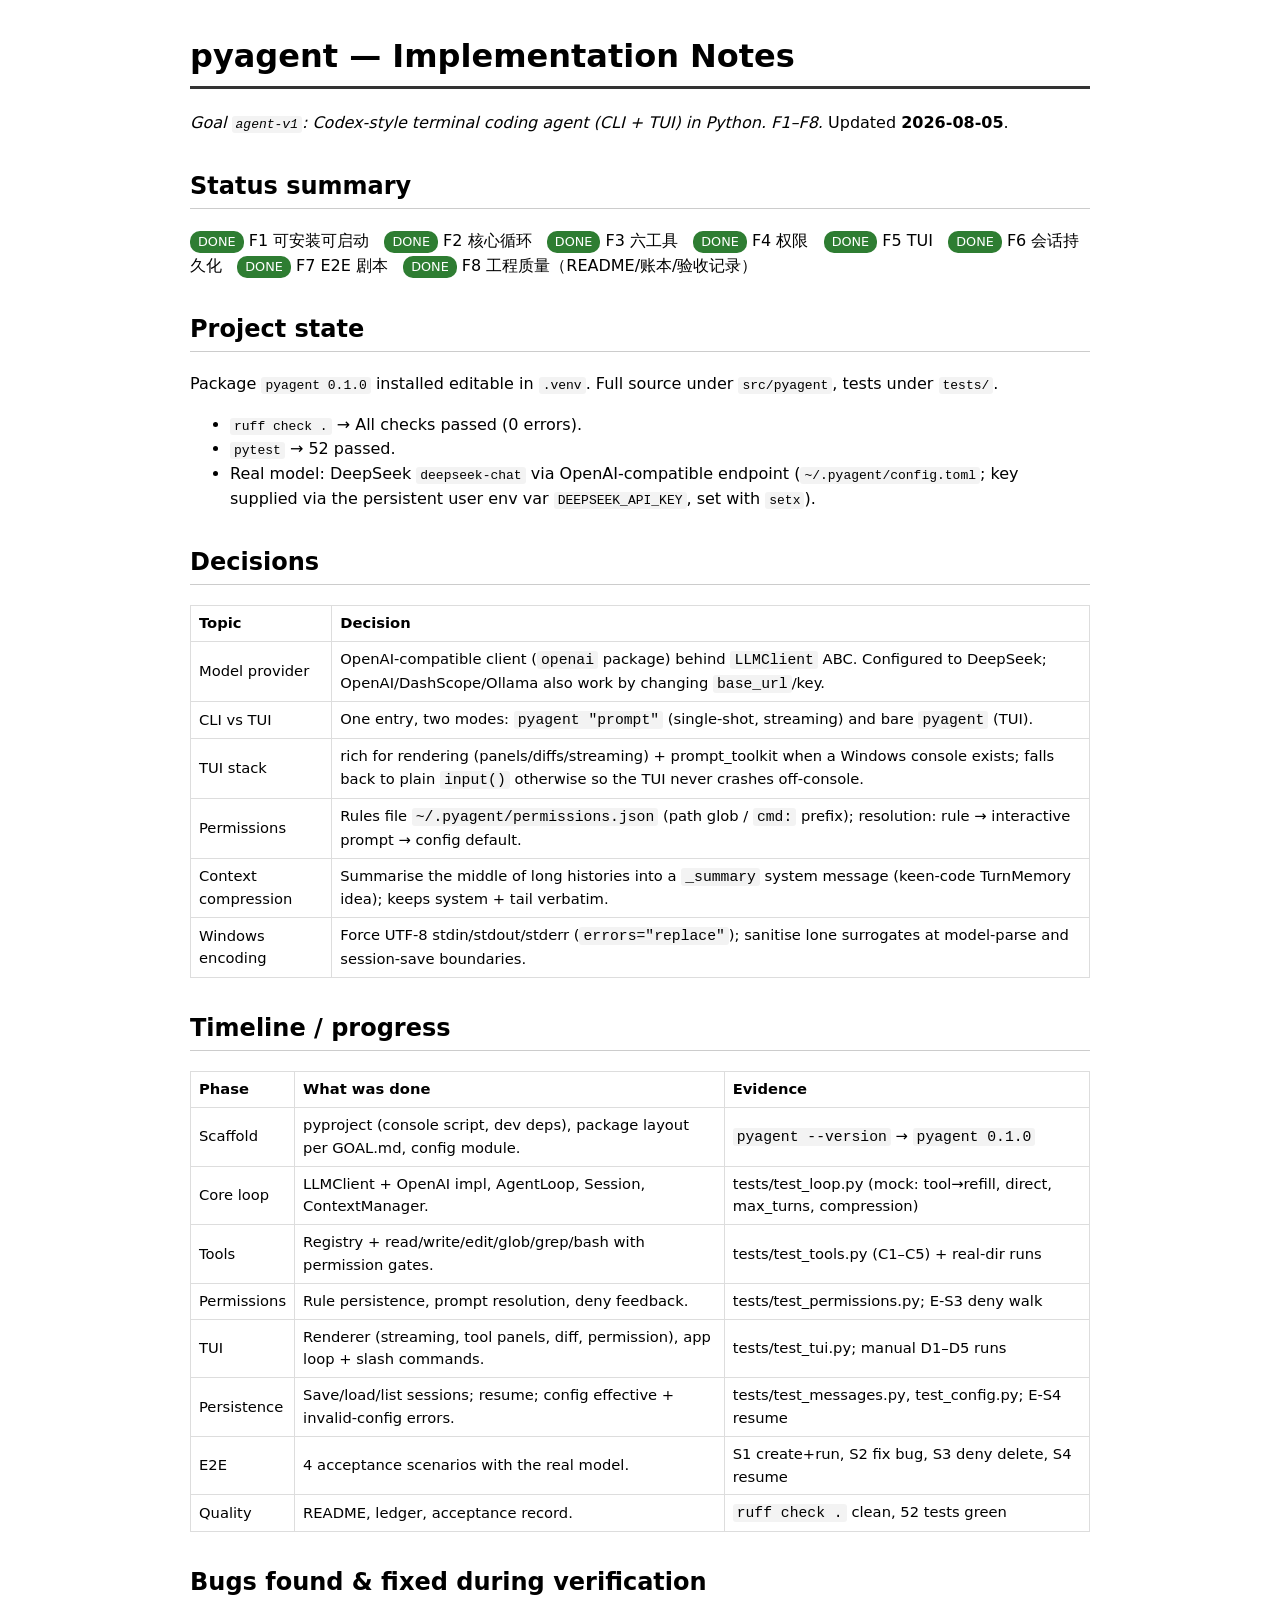
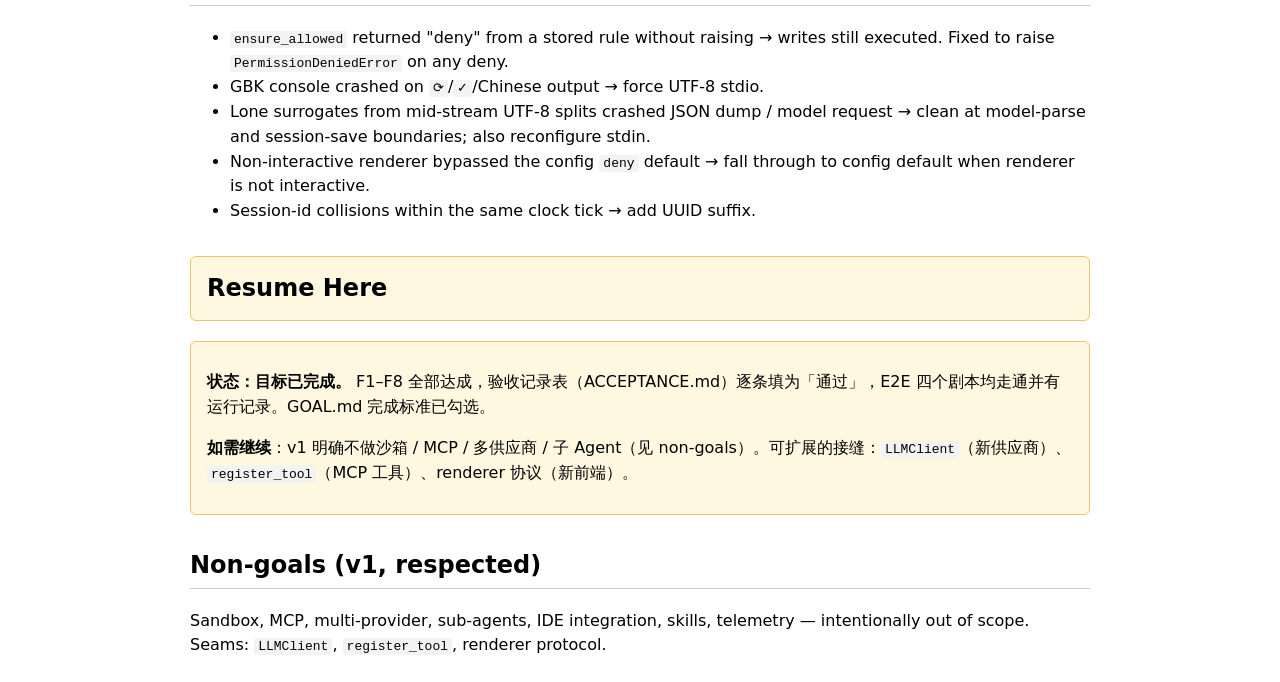
==== implementation-notes.html @ 01e7cfff "Initial commit: pyagent v1 — Codex-style terminal coding agent CLI + TUI coding agent with a real mo" ====
<!DOCTYPE html>
<html lang="zh">
<head>
<meta charset="utf-8">
<title>pyagent — Implementation Notes (Agent Ledger)</title>
<style>
  body { font-family: system-ui, sans-serif; max-width: 900px; margin: 2rem auto; padding: 0 1rem; line-height: 1.55; }
  h1 { border-bottom: 3px solid #333; padding-bottom: .3rem; }
  h2 { margin-top: 2rem; border-bottom: 1px solid #ccc; padding-bottom: .2rem; }
  .status { display: inline-block; padding: 1px 8px; border-radius: 10px; font-size: .8rem; color: #fff; }
  .done { background: #2e7d32; } .doing { background: #e65100; } .blocked { background: #b71c1c; }
  table { border-collapse: collapse; width: 100%; } th, td { border: 1px solid #ddd; padding: 6px 8px; text-align: left; font-size: .92rem; }
  code { background: #f3f3f3; padding: 1px 4px; border-radius: 3px; }
  .resume { background: #fff8e1; border: 1px solid #f0c36d; padding: .8rem 1rem; border-radius: 6px; }
</style>
</head>
<body>

<h1>pyagent — Implementation Notes</h1>
<p><em>Goal <code>agent-v1</code>: Codex-style terminal coding agent (CLI + TUI) in Python. F1–F8.</em> Updated <strong>2026-08-05</strong>.</p>

<h2>Status summary</h2>
<p>
  <span class="status done">DONE</span> F1 可安装可启动 &nbsp;
  <span class="status done">DONE</span> F2 核心循环 &nbsp;
  <span class="status done">DONE</span> F3 六工具 &nbsp;
  <span class="status done">DONE</span> F4 权限 &nbsp;
  <span class="status done">DONE</span> F5 TUI &nbsp;
  <span class="status done">DONE</span> F6 会话持久化 &nbsp;
  <span class="status done">DONE</span> F7 E2E 剧本 &nbsp;
  <span class="status done">DONE</span> F8 工程质量（README/账本/验收记录）
</p>

<h2>Project state</h2>
<p>Package <code>pyagent 0.1.0</code> installed editable in <code>.venv</code>. Full source under <code>src/pyagent</code>, tests under <code>tests/</code>.</p>
<ul>
  <li><code>ruff check .</code> → All checks passed (0 errors).</li>
  <li><code>pytest</code> → 52 passed.</li>
  <li>Real model: DeepSeek <code>deepseek-chat</code> via OpenAI-compatible endpoint (<code>~/.pyagent/config.toml</code>; key supplied via the persistent user env var <code>DEEPSEEK_API_KEY</code>, set with <code>setx</code>).</li>
</ul>

<h2>Decisions</h2>
<table>
  <tr><th>Topic</th><th>Decision</th></tr>
  <tr><td>Model provider</td><td>OpenAI-compatible client (<code>openai</code> package) behind <code>LLMClient</code> ABC. Configured to DeepSeek; OpenAI/DashScope/Ollama also work by changing <code>base_url</code>/key.</td></tr>
  <tr><td>CLI vs TUI</td><td>One entry, two modes: <code>pyagent "prompt"</code> (single-shot, streaming) and bare <code>pyagent</code> (TUI).</td></tr>
  <tr><td>TUI stack</td><td>rich for rendering (panels/diffs/streaming) + prompt_toolkit when a Windows console exists; falls back to plain <code>input()</code> otherwise so the TUI never crashes off-console.</td></tr>
  <tr><td>Permissions</td><td>Rules file <code>~/.pyagent/permissions.json</code> (path glob / <code>cmd:</code> prefix); resolution: rule → interactive prompt → config default.</td></tr>
  <tr><td>Context compression</td><td>Summarise the middle of long histories into a <code>_summary</code> system message (keen-code TurnMemory idea); keeps system + tail verbatim.</td></tr>
  <tr><td>Windows encoding</td><td>Force UTF-8 stdin/stdout/stderr (<code>errors="replace"</code>); sanitise lone surrogates at model-parse and session-save boundaries.</td></tr>
</table>

<h2>Timeline / progress</h2>
<table>
  <tr><th>Phase</th><th>What was done</th><th>Evidence</th></tr>
  <tr><td>Scaffold</td><td>pyproject (console script, dev deps), package layout per GOAL.md, config module.</td><td><code>pyagent --version</code> → <code>pyagent 0.1.0</code></td></tr>
  <tr><td>Core loop</td><td>LLMClient + OpenAI impl, AgentLoop, Session, ContextManager.</td><td>tests/test_loop.py (mock: tool→refill, direct, max_turns, compression)</td></tr>
  <tr><td>Tools</td><td>Registry + read/write/edit/glob/grep/bash with permission gates.</td><td>tests/test_tools.py (C1–C5) + real-dir runs</td></tr>
  <tr><td>Permissions</td><td>Rule persistence, prompt resolution, deny feedback.</td><td>tests/test_permissions.py; E-S3 deny walk</td></tr>
  <tr><td>TUI</td><td>Renderer (streaming, tool panels, diff, permission), app loop + slash commands.</td><td>tests/test_tui.py; manual D1–D5 runs</td></tr>
  <tr><td>Persistence</td><td>Save/load/list sessions; resume; config effective + invalid-config errors.</td><td>tests/test_messages.py, test_config.py; E-S4 resume</td></tr>
  <tr><td>E2E</td><td>4 acceptance scenarios with the real model.</td><td>S1 create+run, S2 fix bug, S3 deny delete, S4 resume</td></tr>
  <tr><td>Quality</td><td>README, ledger, acceptance record.</td><td><code>ruff check .</code> clean, 52 tests green</td></tr>
</table>

<h2>Bugs found &amp; fixed during verification</h2>
<ul>
  <li><code>ensure_allowed</code> returned "deny" from a stored rule without raising → writes still executed. Fixed to raise <code>PermissionDeniedError</code> on any deny.</li>
  <li>GBK console crashed on <code>⟳</code>/<code>✓</code>/Chinese output → force UTF-8 stdio.</li>
  <li>Lone surrogates from mid-stream UTF-8 splits crashed JSON dump / model request → clean at model-parse and session-save boundaries; also reconfigure stdin.</li>
  <li>Non-interactive renderer bypassed the config <code>deny</code> default → fall through to config default when renderer is not interactive.</li>
  <li>Session-id collisions within the same clock tick → add UUID suffix.</li>
</ul>

<h2 class="resume">Resume Here</h2>
<div class="resume">
  <p><strong>状态：目标已完成。</strong> F1–F8 全部达成，验收记录表（ACCEPTANCE.md）逐条填为「通过」，E2E 四个剧本均走通并有运行记录。GOAL.md 完成标准已勾选。</p>
  <p><strong>如需继续</strong>：v1 明确不做沙箱 / MCP / 多供应商 / 子 Agent（见 non-goals）。可扩展的接缝：<code>LLMClient</code>（新供应商）、<code>register_tool</code>（MCP 工具）、renderer 协议（新前端）。</p>
</div>

<h2>Non-goals (v1, respected)</h2>
<p>Sandbox, MCP, multi-provider, sub-agents, IDE integration, skills, telemetry — intentionally out of scope. Seams: <code>LLMClient</code>, <code>register_tool</code>, renderer protocol.</p>

</body>
</html>
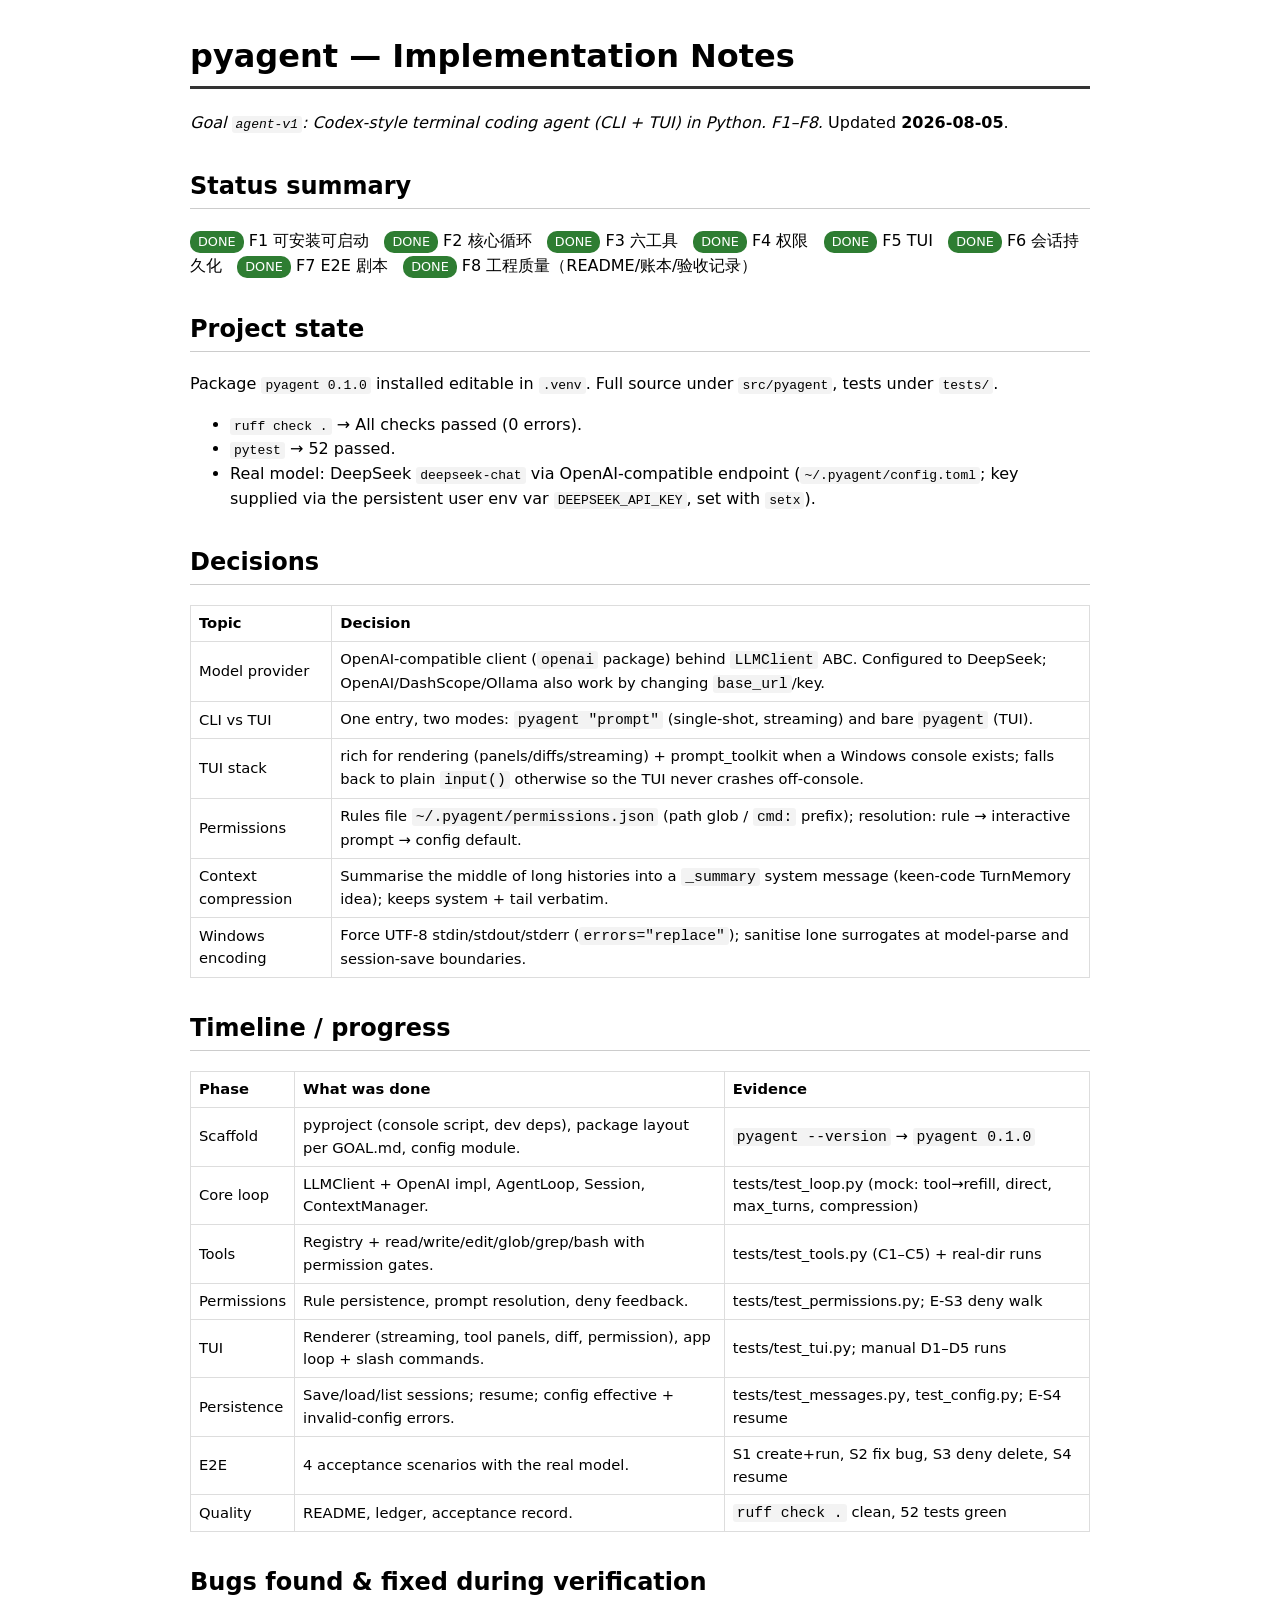
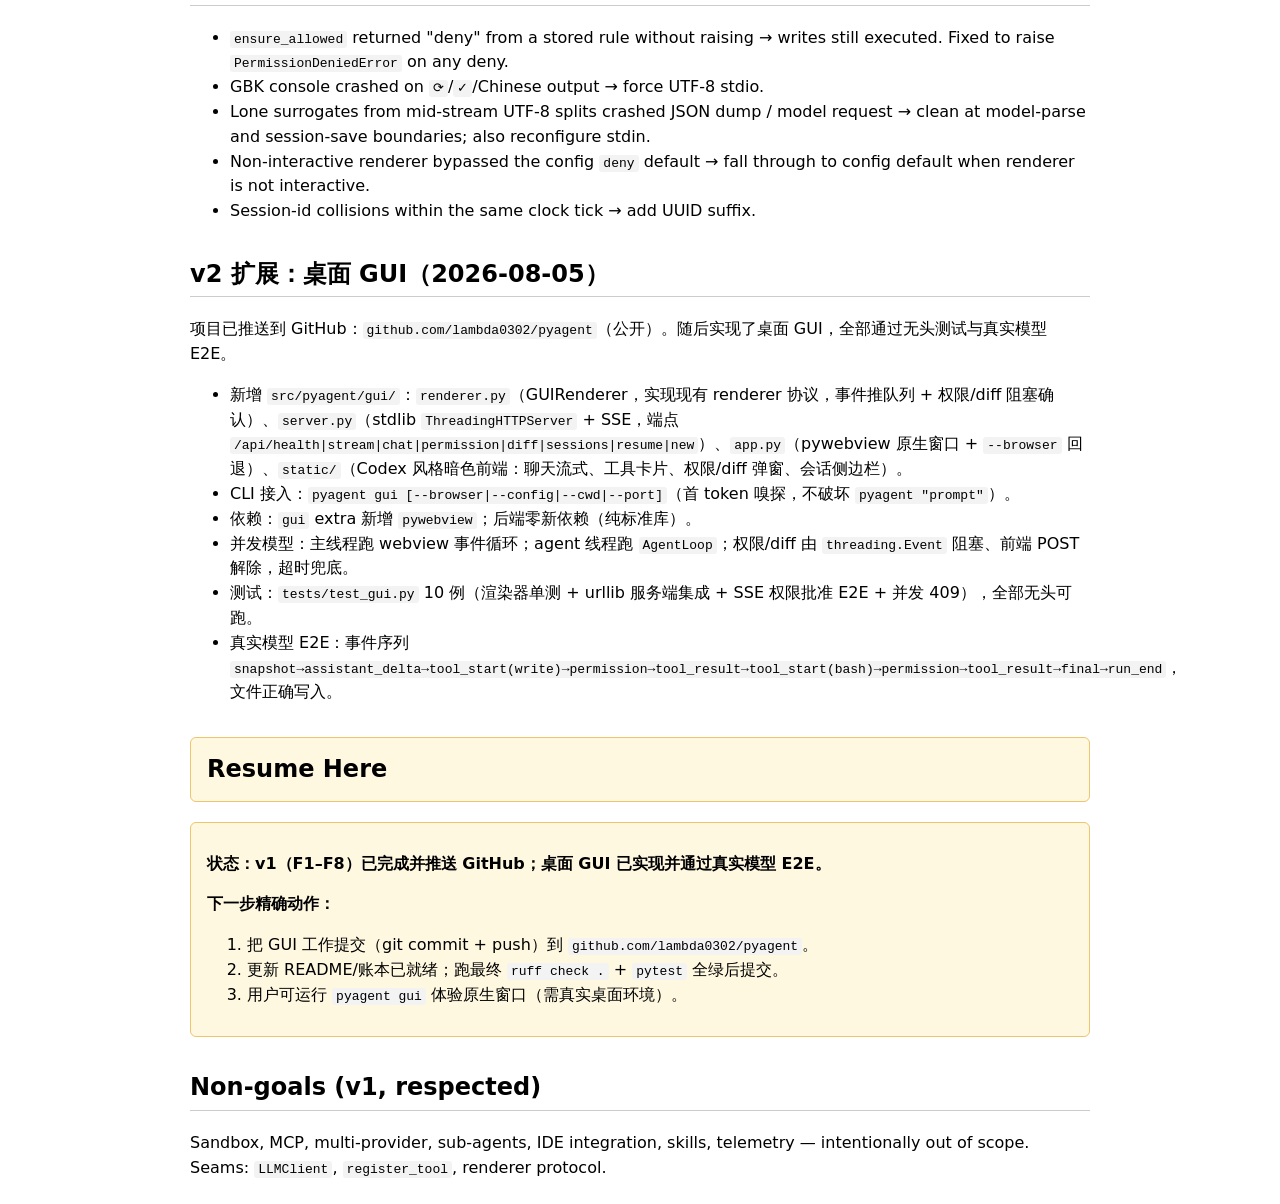
==== commit b8a5d804: "Add desktop GUI (pywebview + stdlib SSE + Codex-style frontend) New pyagent gui command, reusing the" ====
--- a/implementation-notes.html
+++ b/implementation-notes.html
@@ -72,10 +72,26 @@
   <li>Session-id collisions within the same clock tick → add UUID suffix.</li>
 </ul>
 
+<h2>v2 扩展：桌面 GUI（2026-08-05）</h2>
+<p>项目已推送到 GitHub：<code>github.com/lambda0302/pyagent</code>（公开）。随后实现了桌面 GUI，全部通过无头测试与真实模型 E2E。</p>
+<ul>
+  <li>新增 <code>src/pyagent/gui/</code>：<code>renderer.py</code>（GUIRenderer，实现现有 renderer 协议，事件推队列 + 权限/diff 阻塞确认）、<code>server.py</code>（stdlib <code>ThreadingHTTPServer</code> + SSE，端点 <code>/api/health|stream|chat|permission|diff|sessions|resume|new</code>）、<code>app.py</code>（pywebview 原生窗口 + <code>--browser</code> 回退）、<code>static/</code>（Codex 风格暗色前端：聊天流式、工具卡片、权限/diff 弹窗、会话侧边栏）。</li>
+  <li>CLI 接入：<code>pyagent gui [--browser|--config|--cwd|--port]</code>（首 token 嗅探，不破坏 <code>pyagent "prompt"</code>）。</li>
+  <li>依赖：<code>gui</code> extra 新增 <code>pywebview</code>；后端零新依赖（纯标准库）。</li>
+  <li>并发模型：主线程跑 webview 事件循环；agent 线程跑 <code>AgentLoop</code>；权限/diff 由 <code>threading.Event</code> 阻塞、前端 POST 解除，超时兜底。</li>
+  <li>测试：<code>tests/test_gui.py</code> 10 例（渲染器单测 + urllib 服务端集成 + SSE 权限批准 E2E + 并发 409），全部无头可跑。</li>
+  <li>真实模型 E2E：事件序列 <code>snapshot→assistant_delta→tool_start(write)→permission→tool_result→tool_start(bash)→permission→tool_result→final→run_end</code>，文件正确写入。</li>
+</ul>
+
 <h2 class="resume">Resume Here</h2>
 <div class="resume">
-  <p><strong>状态：目标已完成。</strong> F1–F8 全部达成，验收记录表（ACCEPTANCE.md）逐条填为「通过」，E2E 四个剧本均走通并有运行记录。GOAL.md 完成标准已勾选。</p>
-  <p><strong>如需继续</strong>：v1 明确不做沙箱 / MCP / 多供应商 / 子 Agent（见 non-goals）。可扩展的接缝：<code>LLMClient</code>（新供应商）、<code>register_tool</code>（MCP 工具）、renderer 协议（新前端）。</p>
+  <p><strong>状态：v1（F1–F8）已完成并推送 GitHub；桌面 GUI 已实现并通过真实模型 E2E。</strong></p>
+  <p><strong>下一步精确动作：</strong></p>
+  <ol>
+    <li>把 GUI 工作提交（git commit + push）到 <code>github.com/lambda0302/pyagent</code>。</li>
+    <li>更新 README/账本已就绪；跑最终 <code>ruff check .</code> + <code>pytest</code> 全绿后提交。</li>
+    <li>用户可运行 <code>pyagent gui</code> 体验原生窗口（需真实桌面环境）。</li>
+  </ol>
 </div>
 
 <h2>Non-goals (v1, respected)</h2>
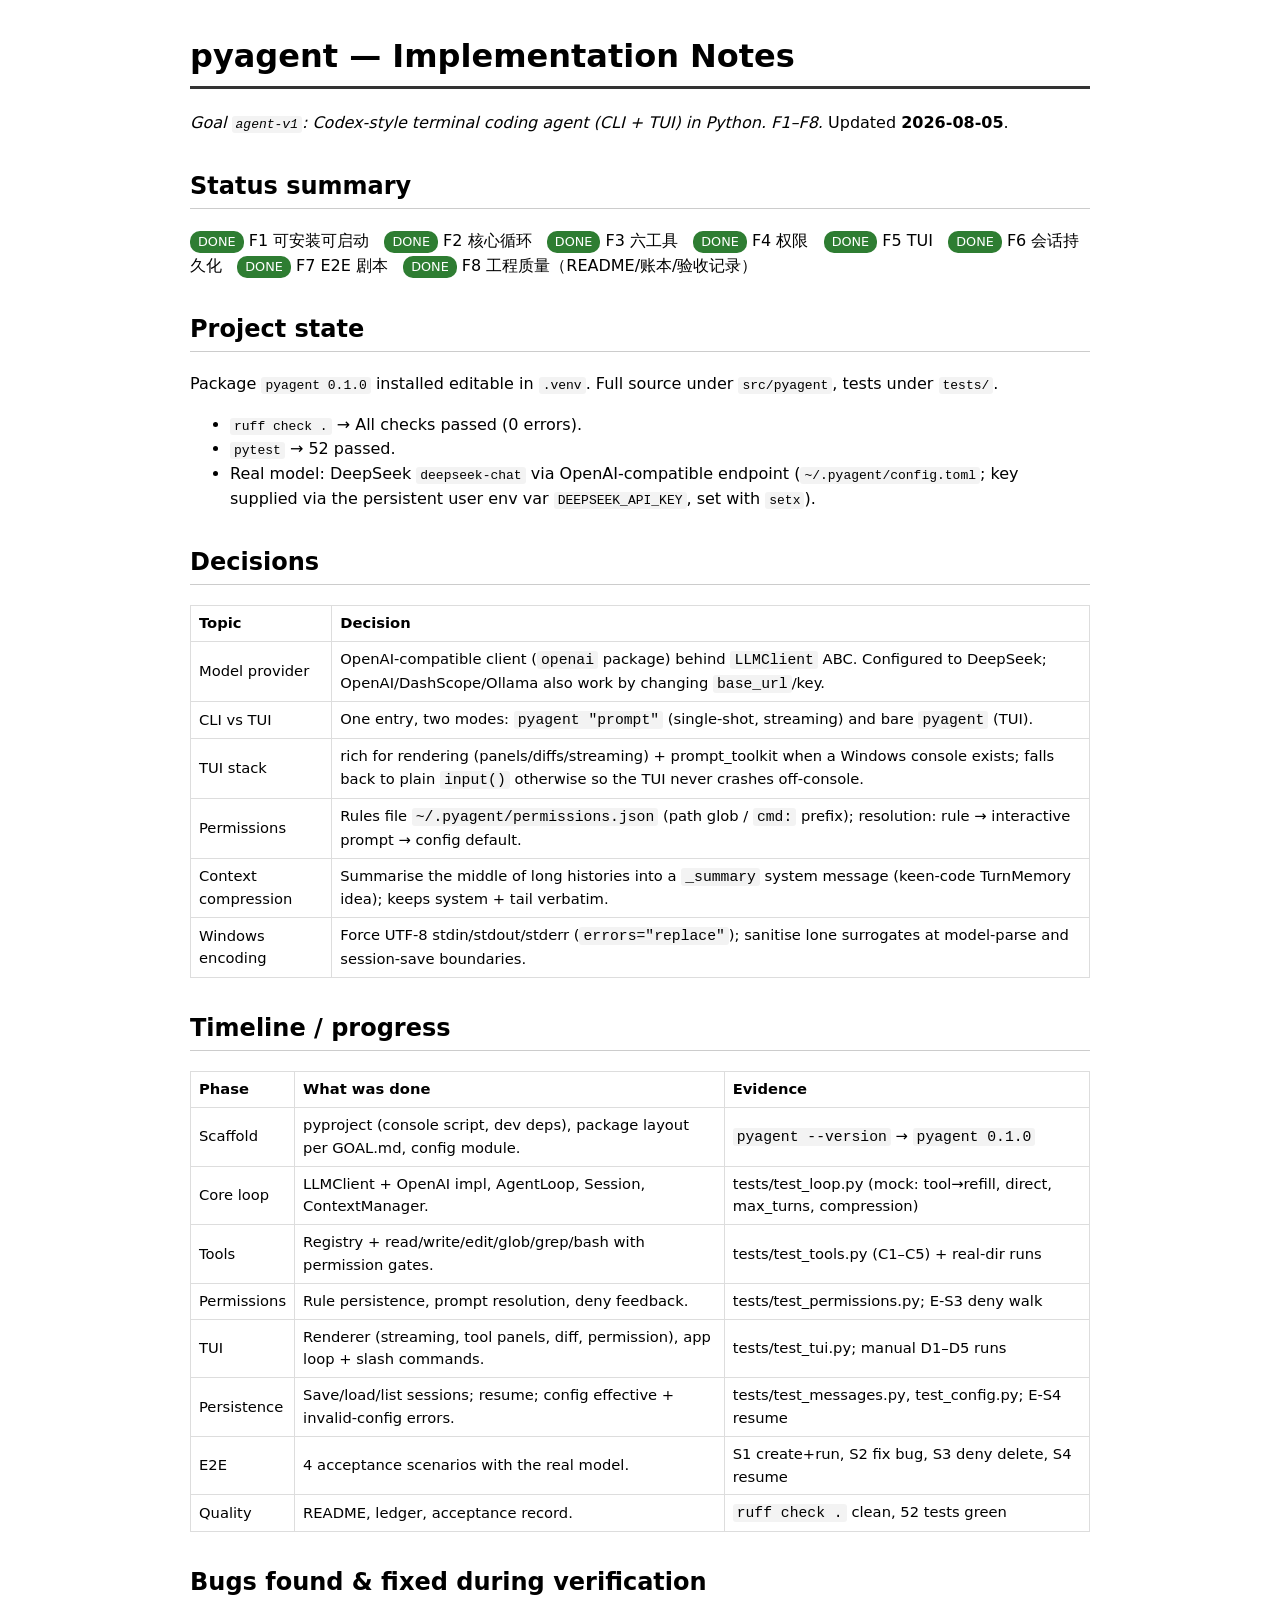
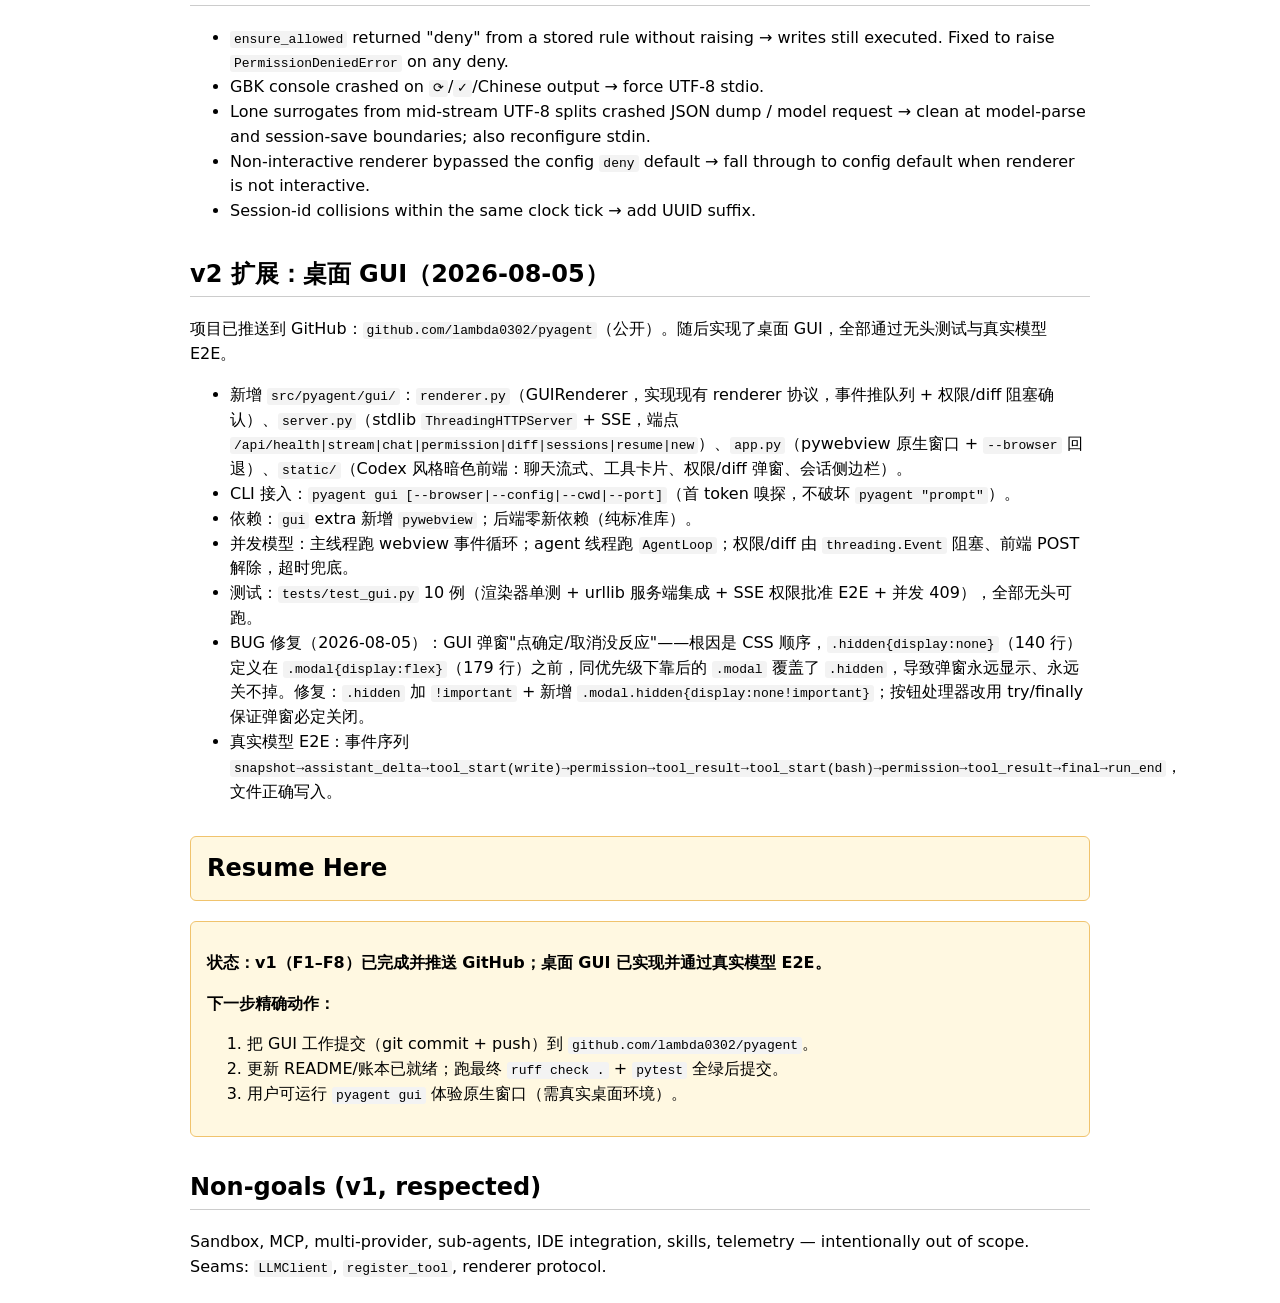
==== commit 5da03bc5: "Fix GUI modals never hiding (CSS order) + robust button handlers .hidden{display:none} was defined b" ====
--- a/implementation-notes.html
+++ b/implementation-notes.html
@@ -80,6 +80,7 @@
   <li>依赖：<code>gui</code> extra 新增 <code>pywebview</code>；后端零新依赖（纯标准库）。</li>
   <li>并发模型：主线程跑 webview 事件循环；agent 线程跑 <code>AgentLoop</code>；权限/diff 由 <code>threading.Event</code> 阻塞、前端 POST 解除，超时兜底。</li>
   <li>测试：<code>tests/test_gui.py</code> 10 例（渲染器单测 + urllib 服务端集成 + SSE 权限批准 E2E + 并发 409），全部无头可跑。</li>
+  <li>BUG 修复（2026-08-05）：GUI 弹窗"点确定/取消没反应"——根因是 CSS 顺序，<code>.hidden{display:none}</code>（140 行）定义在 <code>.modal{display:flex}</code>（179 行）之前，同优先级下靠后的 <code>.modal</code> 覆盖了 <code>.hidden</code>，导致弹窗永远显示、永远关不掉。修复：<code>.hidden</code> 加 <code>!important</code> + 新增 <code>.modal.hidden{display:none!important}</code>；按钮处理器改用 try/finally 保证弹窗必定关闭。</li>
   <li>真实模型 E2E：事件序列 <code>snapshot→assistant_delta→tool_start(write)→permission→tool_result→tool_start(bash)→permission→tool_result→final→run_end</code>，文件正确写入。</li>
 </ul>
 
